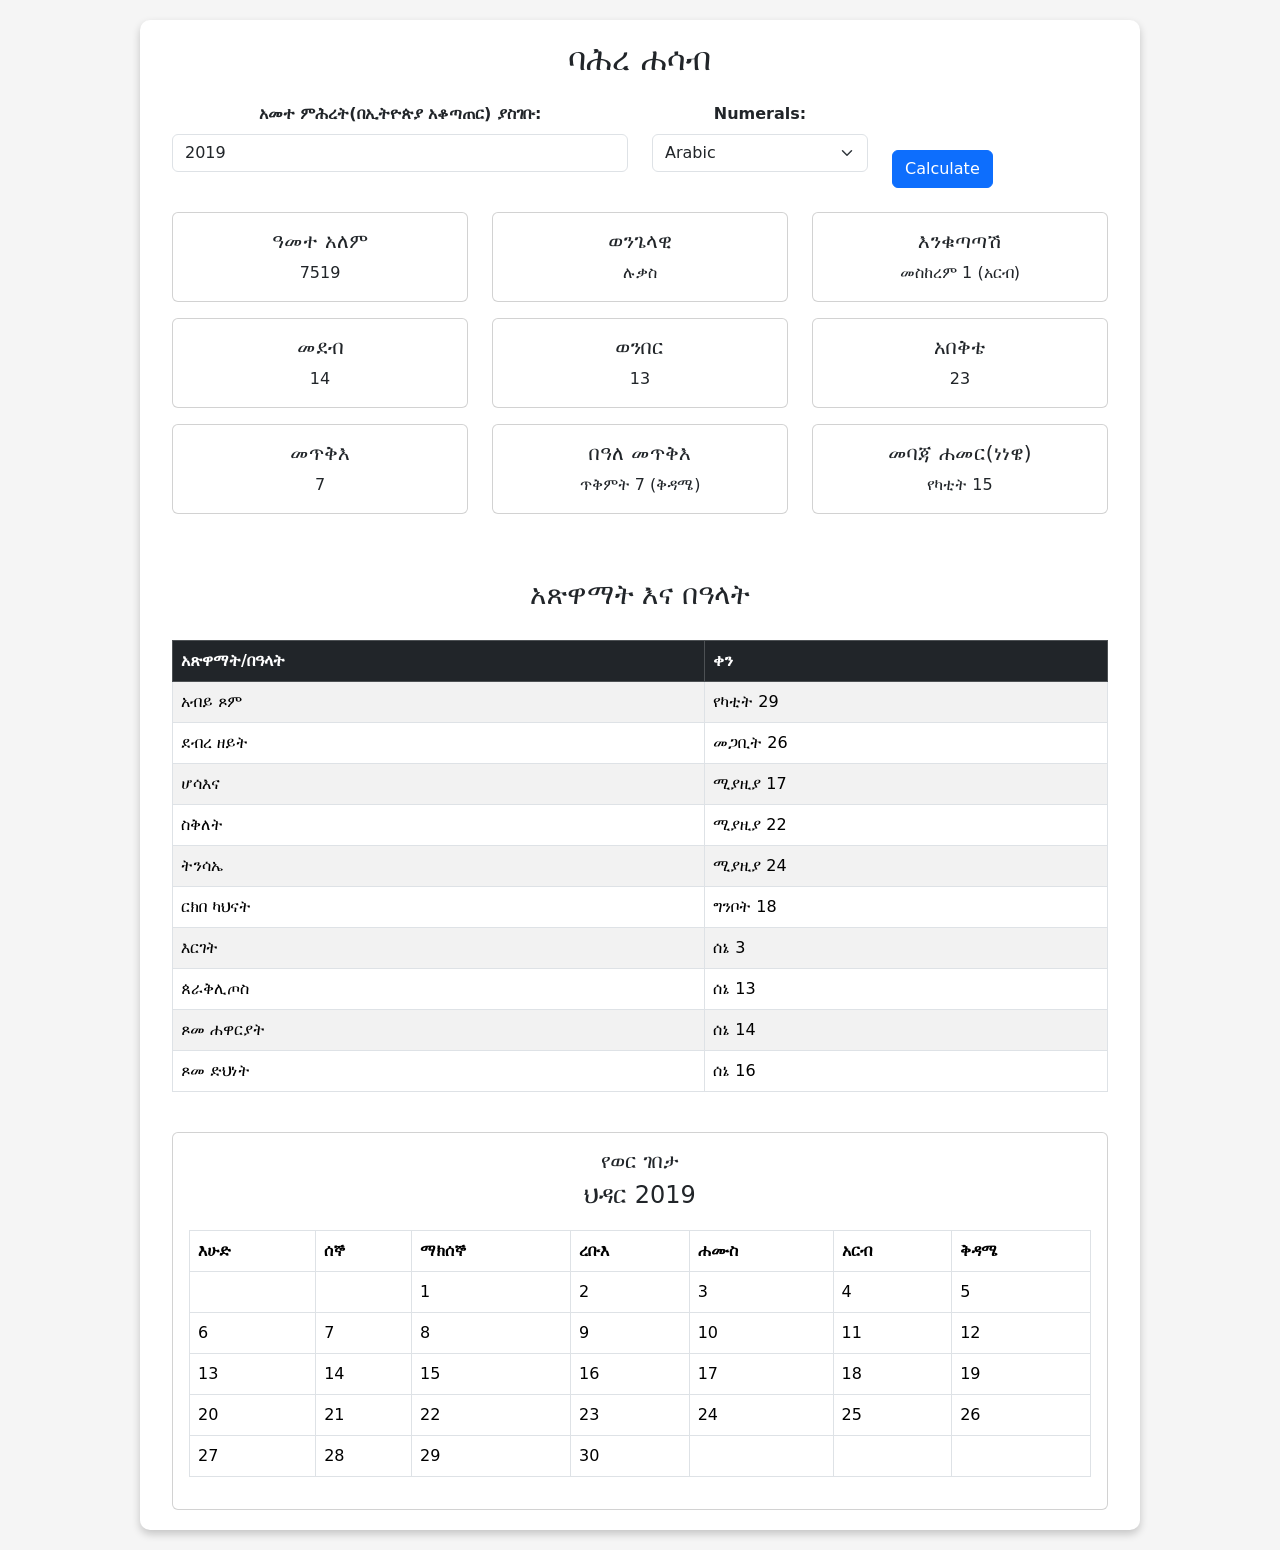
==== index.html @ 4af6549a "Wrap calendar in card layout" ====
<!DOCTYPE html>
<html lang="en">
<head>
    <meta charset="UTF-8">
    <meta name="viewport" content="width=device-width, initial-scale=1.0">
    <title>ባሕረ ሃሳብ</title>
    
    <!-- Bootstrap CSS -->
    <link href="https://cdn.jsdelivr.net/npm/bootstrap@5.3.0-alpha1/dist/css/bootstrap.min.css" rel="stylesheet">

    <style>
        body {
            background-color: #f5f5f5;
        }
        .content-wrapper {
            background-color: white;
            padding: 20px;
            border-radius: 10px;
            box-shadow: 0 4px 8px rgba(0, 0, 0, 0.2);
            max-width: 1000px;
            margin: 20px auto;
        }
        .form-label {
            font-weight: bold;
        }
        table {
            margin-top: 20px;
            width: 100%;
        }
        th, td {
            padding: 15px;
            text-align: left;
        }
        .table-striped tbody tr:nth-of-type(odd) {
            background-color: rgba(0, 0, 0, 0.05);
        }
        .current-day {
            background-color: #f8d7da;
            color: red;
        }
    </style>
</head>
<body>

<div class="content-wrapper">
    <div class="container text-center">
        <h2 class="mb-4">ባሕረ ሐሳብ</h2>

        <div class="row justify-content-center">
            <div class="col-md-6">
                <label for="ethiopianYear" class="form-label">አመተ ምሕረት(በኢትዮጵያ አቆጣጠር) ያስገቡ:</label>
                <input type="number" id="ethiopianYear" class="form-control mb-3" />
            </div>
            <div class="col-md-3">
                <label for="numeralSystem" class="form-label">Numerals:</label>
                <select id="numeralSystem" class="form-select mb-3">
                    <option value="arabic">Arabic</option>
                    <option value="geez">Geez</option>
                </select>
            </div>
            <div class="col-md-3 d-flex align-items-end">
                <button class="btn btn-primary" onclick="calculateCalendar()">Calculate</button>
            </div>
        </div>

        <div class="row mt-4" id="resultCards">
            <div class="col-sm-6 col-lg-4 mb-3">
                <div class="card h-100">
                    <div class="card-body">
                        <h5 class="card-title">ዓመተ አለም</h5>
                        <p class="card-text" id="ameteAlem"></p>
                    </div>
                </div>
            </div>
            <div class="col-sm-6 col-lg-4 mb-3">
                <div class="card h-100">
                    <div class="card-body">
                        <h5 class="card-title">ወንጌላዊ</h5>
                        <p class="card-text" id="wengelawi"></p>
                    </div>
                </div>
            </div>
            <div class="col-sm-6 col-lg-4 mb-3">
                <div class="card h-100">
                    <div class="card-body">
                        <h5 class="card-title">እንቁጣጣሽ</h5>
                        <p class="card-text" id="tinteQemer"></p>
                    </div>
                </div>
            </div>
            <div class="col-sm-6 col-lg-4 mb-3">
                <div class="card h-100">
                    <div class="card-body">
                        <h5 class="card-title">መደብ</h5>
                        <p class="card-text" id="medeb"></p>
                    </div>
                </div>
            </div>
            <div class="col-sm-6 col-lg-4 mb-3">
                <div class="card h-100">
                    <div class="card-body">
                        <h5 class="card-title">ወንበር</h5>
                        <p class="card-text" id="wenber"></p>
                    </div>
                </div>
            </div>
            <div class="col-sm-6 col-lg-4 mb-3">
                <div class="card h-100">
                    <div class="card-body">
                        <h5 class="card-title">አበቅቴ</h5>
                        <p class="card-text" id="abektie"></p>
                    </div>
                </div>
            </div>
            <div class="col-sm-6 col-lg-4 mb-3">
                <div class="card h-100">
                    <div class="card-body">
                        <h5 class="card-title">መጥቅእ</h5>
                        <p class="card-text" id="metqi"></p>
                    </div>
                </div>
            </div>
            <div class="col-sm-6 col-lg-4 mb-3">
                <div class="card h-100">
                    <div class="card-body">
                        <h5 class="card-title">በዓለ መጥቅእ</h5>
                        <p class="card-text" id="bealeMetqi"></p>
                    </div>
                </div>
            </div>
            <div class="col-sm-6 col-lg-4 mb-3">
                <div class="card h-100">
                    <div class="card-body">
                        <h5 class="card-title">መባጃ ሐመር(ነነዌ)</h5>
                        <p class="card-text" id="mebajaHamer"></p>
                    </div>
                </div>
            </div>
        </div>

        <h3 class="mt-5">አጽዋማት እና በዓላት</h3>
        <div class="table-responsive">
            <table class="table table-bordered table-striped table-hover">
                <thead class="table-dark">
                    <tr>
                        <th>አጽዋማት/በዓላት</th>
                        <th>ቀን</th>
                    </tr>
                </thead>
                <tbody id="fastingTable">
                    <!-- Fasting days will be dynamically inserted here -->
                </tbody>
            </table>
        </div>
        <div class="row mt-4">
            <div class="col-12">
                <div class="card h-100">
                    <div class="card-body">
                        <h5 class="card-title">የወር ገበታ</h5>
                        <div id="ethiopian-calendar" class="table-responsive"></div>
                    </div>
                </div>
            </div>
        </div>
    </div>
</div>

<!-- Bootstrap JS and Popper.js -->
<script src="https://cdn.jsdelivr.net/npm/@popperjs/core@2.11.6/dist/umd/popper.min.js"></script>
<script src="https://cdn.jsdelivr.net/npm/bootstrap@5.3.0-alpha1/dist/js/bootstrap.min.js"></script>

<script src="script.js"></script>

</body>
</html>
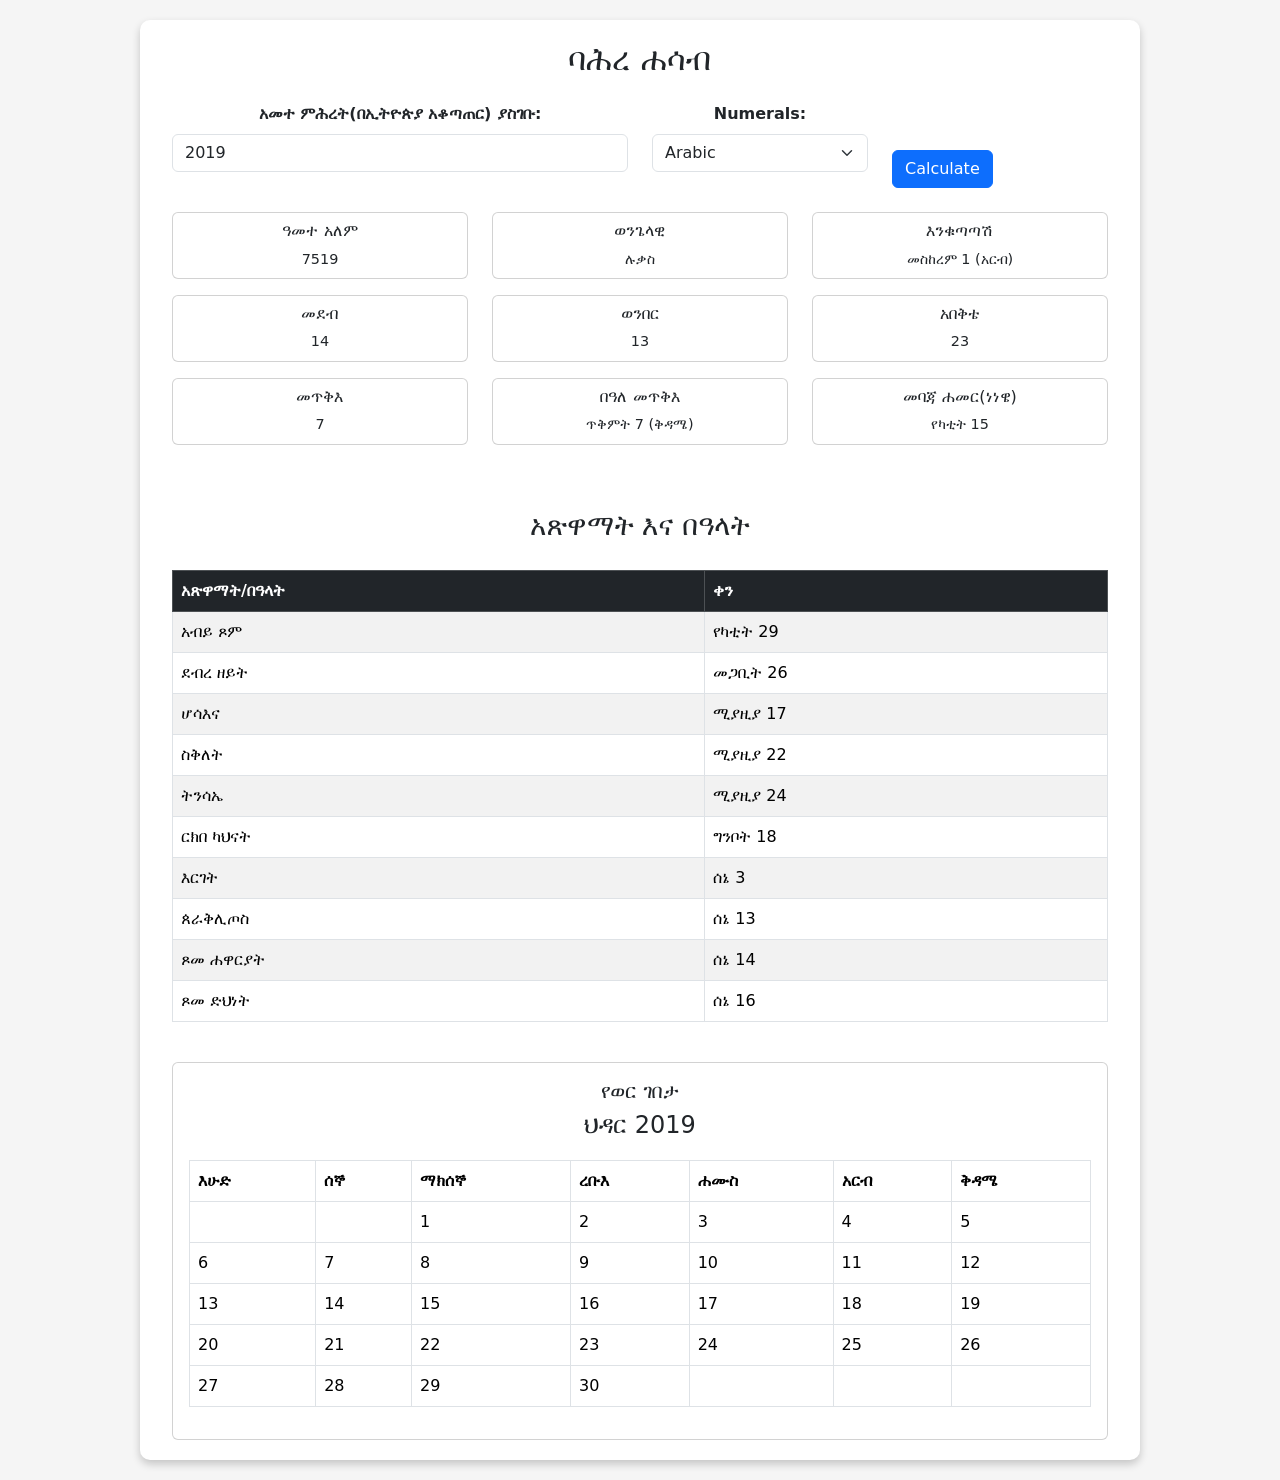
==== commit afb9c5f7: "Reduce card height" ====
--- a/index.html
+++ b/index.html
@@ -38,6 +38,15 @@
             background-color: #f8d7da;
             color: red;
         }
+        .small-card .card-body {
+            padding: 0.5rem;
+        }
+        .small-card .card-title {
+            font-size: 1rem;
+        }
+        .small-card .card-text {
+            font-size: 0.9rem;
+        }
     </style>
 </head>
 <body>
@@ -65,7 +74,7 @@
 
         <div class="row mt-4" id="resultCards">
             <div class="col-sm-6 col-lg-4 mb-3">
-                <div class="card h-100">
+                <div class="card small-card">
                     <div class="card-body">
                         <h5 class="card-title">ዓመተ አለም</h5>
                         <p class="card-text" id="ameteAlem"></p>
@@ -73,7 +82,7 @@
                 </div>
             </div>
             <div class="col-sm-6 col-lg-4 mb-3">
-                <div class="card h-100">
+                <div class="card small-card">
                     <div class="card-body">
                         <h5 class="card-title">ወንጌላዊ</h5>
                         <p class="card-text" id="wengelawi"></p>
@@ -81,7 +90,7 @@
                 </div>
             </div>
             <div class="col-sm-6 col-lg-4 mb-3">
-                <div class="card h-100">
+                <div class="card small-card">
                     <div class="card-body">
                         <h5 class="card-title">እንቁጣጣሽ</h5>
                         <p class="card-text" id="tinteQemer"></p>
@@ -89,7 +98,7 @@
                 </div>
             </div>
             <div class="col-sm-6 col-lg-4 mb-3">
-                <div class="card h-100">
+                <div class="card small-card">
                     <div class="card-body">
                         <h5 class="card-title">መደብ</h5>
                         <p class="card-text" id="medeb"></p>
@@ -97,7 +106,7 @@
                 </div>
             </div>
             <div class="col-sm-6 col-lg-4 mb-3">
-                <div class="card h-100">
+                <div class="card small-card">
                     <div class="card-body">
                         <h5 class="card-title">ወንበር</h5>
                         <p class="card-text" id="wenber"></p>
@@ -105,7 +114,7 @@
                 </div>
             </div>
             <div class="col-sm-6 col-lg-4 mb-3">
-                <div class="card h-100">
+                <div class="card small-card">
                     <div class="card-body">
                         <h5 class="card-title">አበቅቴ</h5>
                         <p class="card-text" id="abektie"></p>
@@ -113,7 +122,7 @@
                 </div>
             </div>
             <div class="col-sm-6 col-lg-4 mb-3">
-                <div class="card h-100">
+                <div class="card small-card">
                     <div class="card-body">
                         <h5 class="card-title">መጥቅእ</h5>
                         <p class="card-text" id="metqi"></p>
@@ -121,7 +130,7 @@
                 </div>
             </div>
             <div class="col-sm-6 col-lg-4 mb-3">
-                <div class="card h-100">
+                <div class="card small-card">
                     <div class="card-body">
                         <h5 class="card-title">በዓለ መጥቅእ</h5>
                         <p class="card-text" id="bealeMetqi"></p>
@@ -129,7 +138,7 @@
                 </div>
             </div>
             <div class="col-sm-6 col-lg-4 mb-3">
-                <div class="card h-100">
+                <div class="card small-card">
                     <div class="card-body">
                         <h5 class="card-title">መባጃ ሐመር(ነነዌ)</h5>
                         <p class="card-text" id="mebajaHamer"></p>
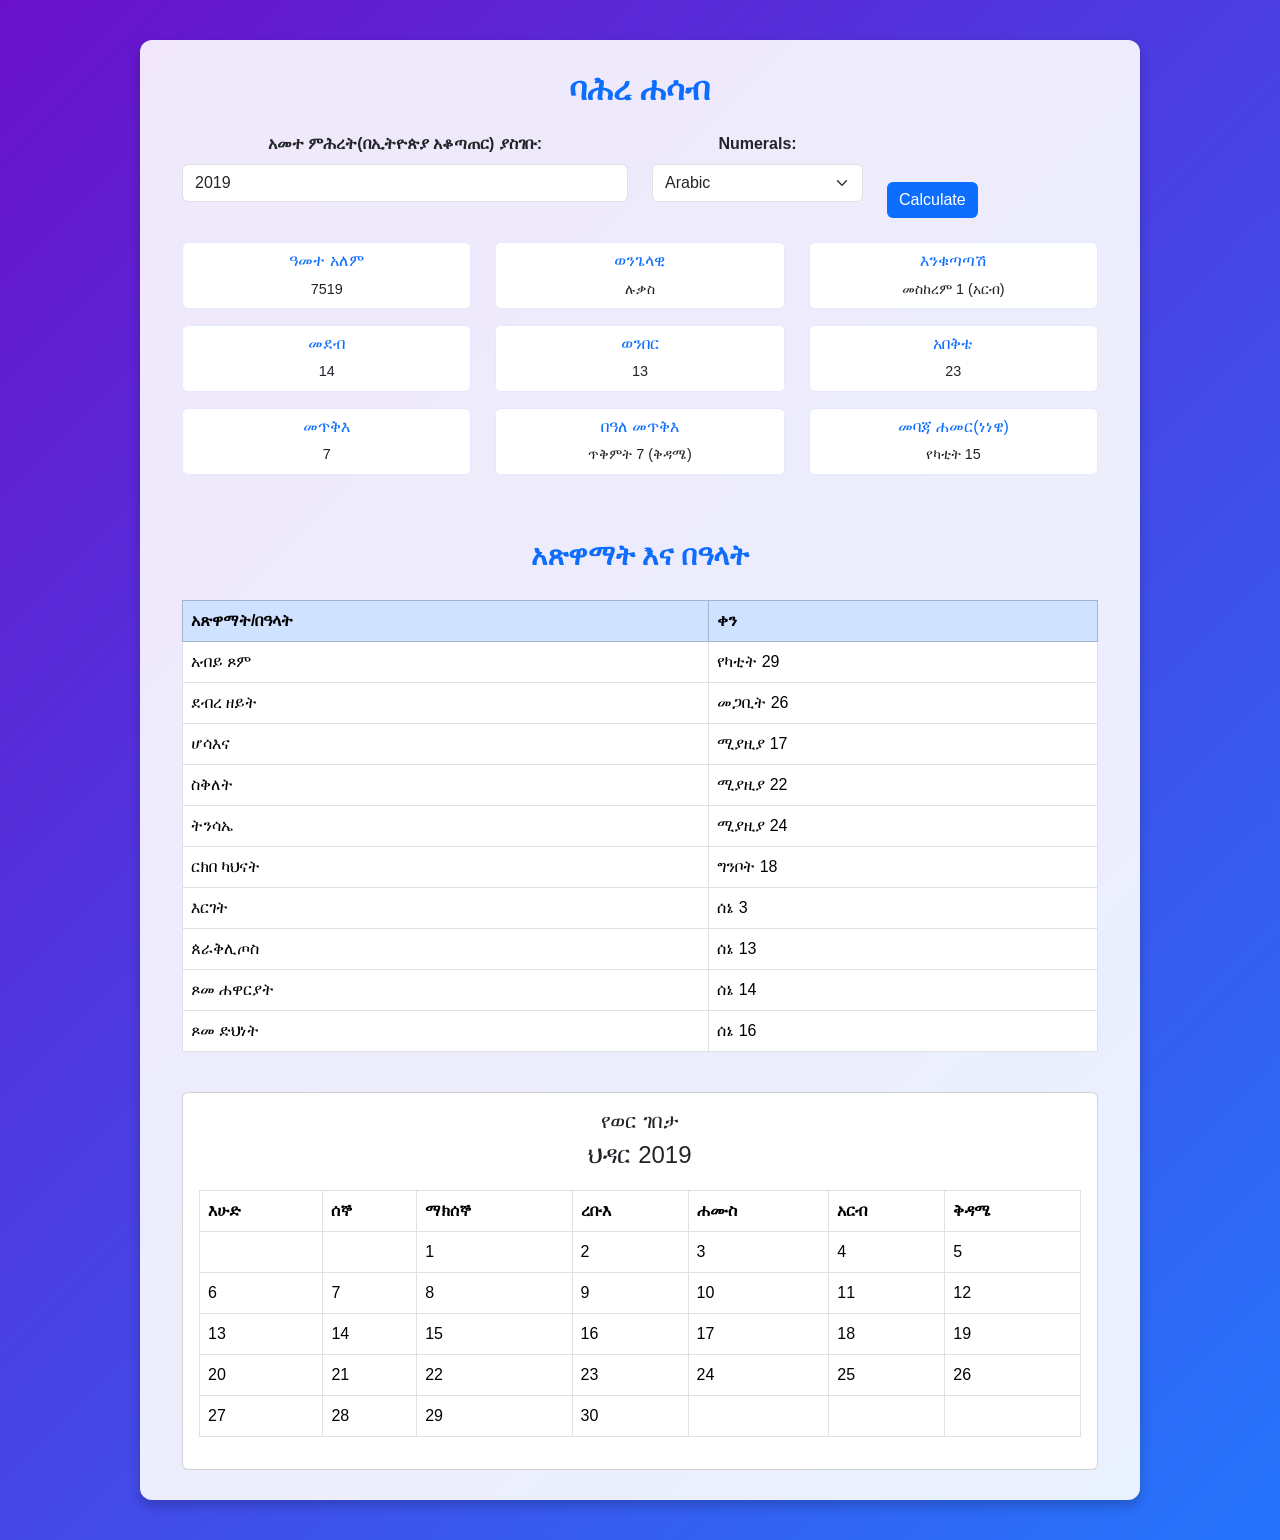
==== commit d4850097: "Add blue themed styling" ====
--- a/index.html
+++ b/index.html
@@ -10,15 +10,17 @@
 
     <style>
         body {
-            background-color: #f5f5f5;
+            background: linear-gradient(135deg, #6a11cb, #2575fc);
+            min-height: 100vh;
+            font-family: Arial, Helvetica, sans-serif;
         }
         .content-wrapper {
-            background-color: white;
-            padding: 20px;
-            border-radius: 10px;
-            box-shadow: 0 4px 8px rgba(0, 0, 0, 0.2);
+            background-color: rgba(255, 255, 255, 0.9);
+            padding: 30px;
+            border-radius: 12px;
+            box-shadow: 0 6px 12px rgba(0, 0, 0, 0.2);
             max-width: 1000px;
-            margin: 20px auto;
+            margin: 40px auto;
         }
         .form-label {
             font-weight: bold;
@@ -35,17 +37,36 @@
             background-color: rgba(0, 0, 0, 0.05);
         }
         .current-day {
-            background-color: #f8d7da;
-            color: red;
+            background-color: #bee3f8;
+            color: #0d6efd;
         }
         .small-card .card-body {
             padding: 0.5rem;
         }
+        .small-card {
+            border: 1px solid #e1eaff;
+        }
         .small-card .card-title {
             font-size: 1rem;
+            color: #0d6efd;
         }
         .small-card .card-text {
             font-size: 0.9rem;
+        }
+        h2 {
+            color: #0d6efd;
+            font-weight: 700;
+        }
+        h3 {
+            color: #0d6efd;
+            font-weight: 600;
+        }
+        .btn-primary {
+            background-color: #0d6efd;
+            border: none;
+        }
+        .btn-primary:hover {
+            background-color: #0b5ed7;
         }
     </style>
 </head>
@@ -149,8 +170,8 @@
 
         <h3 class="mt-5">አጽዋማት እና በዓላት</h3>
         <div class="table-responsive">
-            <table class="table table-bordered table-striped table-hover">
-                <thead class="table-dark">
+            <table class="table table-bordered table-hover">
+                <thead class="table-primary">
                     <tr>
                         <th>አጽዋማት/በዓላት</th>
                         <th>ቀን</th>
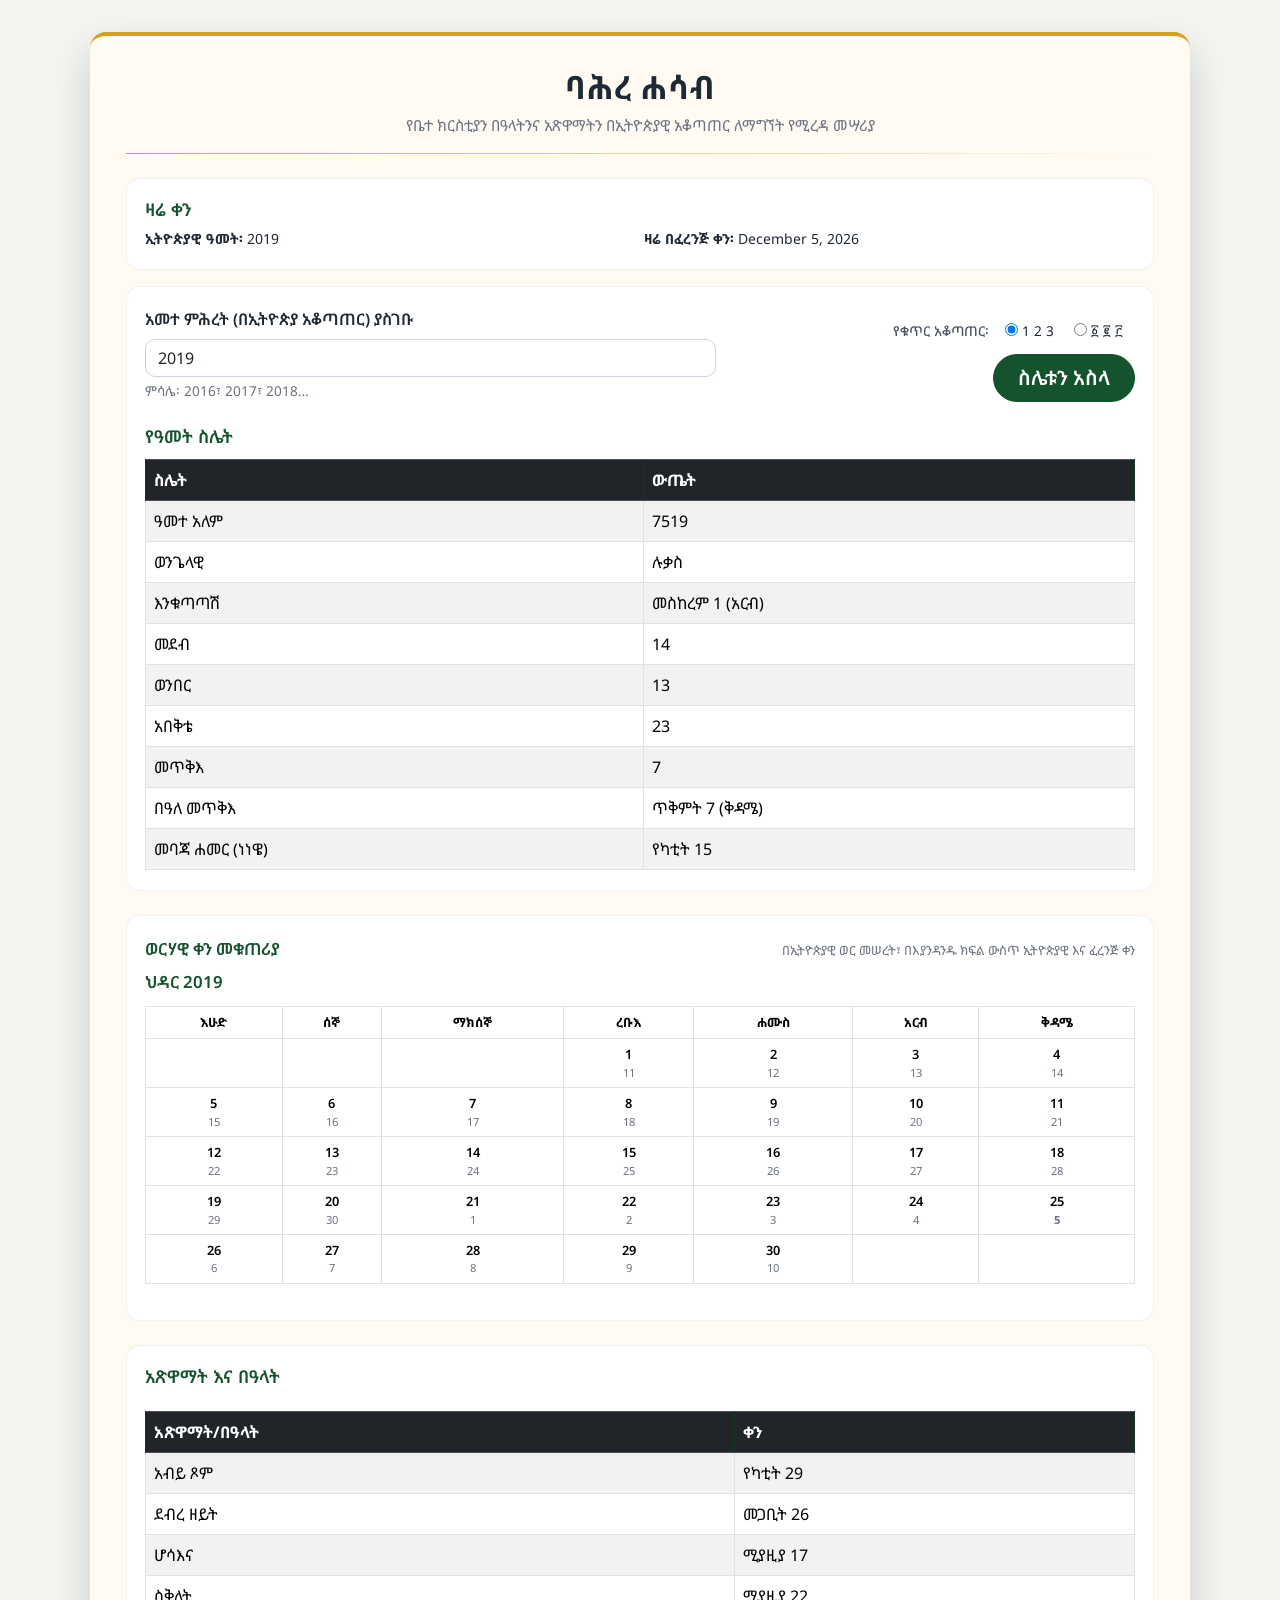
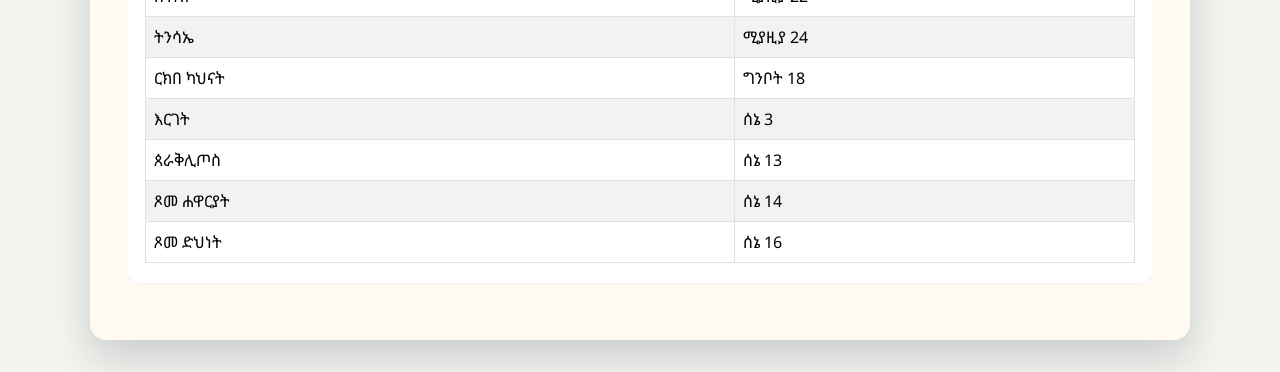
==== commit 49fe74a4: "Better looking changes" ====
--- a/index.html
+++ b/index.html
@@ -8,188 +8,287 @@
     <!-- Bootstrap CSS -->
     <link href="https://cdn.jsdelivr.net/npm/bootstrap@5.3.0-alpha1/dist/css/bootstrap.min.css" rel="stylesheet">
 
+    <!-- Font for Amharic & Latin (sans-serif) -->
+    <link rel="preconnect" href="https://fonts.googleapis.com">
+    <link rel="preconnect" href="https://fonts.gstatic.com" crossorigin>
+    <link href="https://fonts.googleapis.com/css2?family=Noto+Sans+Ethiopic:wght@400;600;700&display=swap" rel="stylesheet">
+
     <style>
         body {
-            background: linear-gradient(135deg, #6a11cb, #2575fc);
-            min-height: 100vh;
-            font-family: Arial, Helvetica, sans-serif;
+            background-color: #f4f5f0;
+            font-family: 'Noto Sans Ethiopic', system-ui, -apple-system, BlinkMacSystemFont, 'Segoe UI', sans-serif;
+            color: #1f2933;
         }
         .content-wrapper {
-            background-color: rgba(255, 255, 255, 0.9);
-            padding: 30px;
-            border-radius: 12px;
-            box-shadow: 0 6px 12px rgba(0, 0, 0, 0.2);
-            max-width: 1000px;
-            margin: 40px auto;
+            background-color: #fffaf2;
+            padding: 32px 24px;
+            border-radius: 16px;
+            box-shadow: 0 18px 40px rgba(15, 23, 42, 0.18);
+            max-width: 1100px;
+            margin: 32px auto;
+            border-top: 4px solid #d4a017;
+        }
+        .app-header {
+            margin-bottom: 24px;
+        }
+        .app-title {
+            font-weight: 700;
+            letter-spacing: 0.03em;
+        }
+        .app-subtitle {
+            font-size: 0.95rem;
+            color: #6b7280;
+        }
+        .header-divider {
+            height: 1px;
+            background: linear-gradient(to right, rgba(212, 160, 23, 0.9), transparent);
+            margin-top: 16px;
+        }
+        .section-card {
+            background-color: #ffffff;
+            border-radius: 14px;
+            border: 1px solid rgba(15, 23, 42, 0.05);
+            padding: 20px 18px;
+            margin-bottom: 24px;
+        }
+        .numeral-toggle-label {
+            font-size: 0.85rem;
+            color: #4b5563;
+            font-weight: 500;
+        }
+        .numeral-toggle-option {
+            font-size: 0.85rem;
+            margin-left: 4px;
+            margin-right: 12px;
+        }
+        .section-title {
+            font-size: 1.1rem;
+            font-weight: 600;
+            color: #14532d;
+            margin-bottom: 12px;
         }
         .form-label {
-            font-weight: bold;
+            font-weight: 600;
+        }
+        .form-text {
+            font-size: 0.85rem;
+            color: #6b7280;
+        }
+        .form-control {
+            border-radius: 10px;
+            border-color: #cbd5e1;
+        }
+        .form-control:focus {
+            border-color: #14532d;
+            box-shadow: 0 0 0 0.15rem rgba(20, 83, 45, 0.25);
+        }
+        .btn-primary {
+            background-color: #14532d;
+            border-color: #14532d;
+            border-radius: 999px;
+            padding-inline: 24px;
+            font-weight: 600;
+        }
+        .btn-primary:hover,
+        .btn-primary:focus {
+            background-color: #0f3b21;
+            border-color: #0f3b21;
         }
         table {
-            margin-top: 20px;
+            margin-top: 12px;
             width: 100%;
         }
         th, td {
-            padding: 15px;
+            padding: 12px 14px;
             text-align: left;
+            vertical-align: middle;
+        }
+        .table thead.table-dark {
+            background-color: #14532d;
+        }
+        .table thead.table-dark th {
+            border-color: #0f3b21;
         }
         .table-striped tbody tr:nth-of-type(odd) {
-            background-color: rgba(0, 0, 0, 0.05);
-        }
-        .current-day {
-            background-color: #bee3f8;
-            color: #0d6efd;
-        }
-        .small-card .card-body {
-            padding: 0.5rem;
-        }
-        .small-card {
-            border: 1px solid #e1eaff;
-        }
-        .small-card .card-title {
-            font-size: 1rem;
-            color: #0d6efd;
-        }
-        .small-card .card-text {
-            font-size: 0.9rem;
-        }
-        h2 {
-            color: #0d6efd;
+            background-color: rgba(20, 83, 45, 0.03);
+        }
+        .table-hover tbody tr:hover {
+            background-color: rgba(20, 83, 45, 0.06);
+        }
+        .calendar-eth-header {
+            display: flex;
+            justify-content: space-between;
+            align-items: baseline;
+            margin-bottom: 8px;
+        }
+        .calendar-eth-title {
+            font-size: 1.05rem;
+            font-weight: 600;
+            color: #14532d;
+        }
+        .calendar-eth-subtitle {
+            font-size: 0.8rem;
+            color: #6b7280;
+        }
+        .calendar-eth-table th,
+        .calendar-eth-table td {
+            text-align: center;
+            font-size: 0.8rem;
+            padding: 6px 4px;
+        }
+        .calendar-eth-day-eth {
+            display: block;
+            font-weight: 600;
+        }
+        .calendar-eth-day-greg {
+            display: block;
+            font-size: 0.7rem;
+            color: #6b7280;
+        }
+        .calendar-eth-current-day {
+            background-color: rgba(20, 83, 45, 0.12);
+            border-radius: 6px;
             font-weight: 700;
-        }
-        h3 {
-            color: #0d6efd;
-            font-weight: 600;
-        }
-        .btn-primary {
-            background-color: #0d6efd;
-            border: none;
-        }
-        .btn-primary:hover {
-            background-color: #0b5ed7;
+            color: #b91c1c;
+        }
+        .fade-in-soft {
+            animation: fadeInUpSoft 420ms ease-out;
+        }
+        @keyframes fadeInUpSoft {
+            from {
+                opacity: 0;
+                transform: translateY(4px);
+            }
+            to {
+                opacity: 1;
+                transform: translateY(0);
+            }
+        }
+        @media (max-width: 576px) {
+            .content-wrapper {
+                padding: 24px 16px;
+                margin: 16px;
+            }
         }
     </style>
 </head>
 <body>
 
 <div class="content-wrapper">
-    <div class="container text-center">
-        <h2 class="mb-4">ባሕረ ሐሳብ</h2>
-
-        <div class="row justify-content-center">
-            <div class="col-md-6">
-                <label for="ethiopianYear" class="form-label">አመተ ምሕረት(በኢትዮጵያ አቆጣጠር) ያስገቡ:</label>
-                <input type="number" id="ethiopianYear" class="form-control mb-3" />
-            </div>
-            <div class="col-md-3">
-                <label for="numeralSystem" class="form-label">Numerals:</label>
-                <select id="numeralSystem" class="form-select mb-3">
-                    <option value="arabic">Arabic</option>
-                    <option value="geez">Geez</option>
-                </select>
-            </div>
-            <div class="col-md-3 d-flex align-items-end">
-                <button class="btn btn-primary" onclick="calculateCalendar()">Calculate</button>
-            </div>
-        </div>
-
-        <div class="row mt-4" id="resultCards">
-            <div class="col-sm-6 col-lg-4 mb-3">
-                <div class="card small-card">
-                    <div class="card-body">
-                        <h5 class="card-title">ዓመተ አለም</h5>
-                        <p class="card-text" id="ameteAlem"></p>
+    <div class="container">
+        <div class="app-header text-center">
+            <h2 class="mb-2 app-title">ባሕረ ሐሳብ</h2>
+            <p class="app-subtitle mb-0">የቤተ ክርስቲያን በዓላትንና አጽዋማትን በኢትዮጵያዊ አቆጣጠር ለማግኘት የሚረዳ መሣሪያ</p>
+            <div class="header-divider"></div>
+        </div>
+
+        <div class="section-card mb-3">
+            <h3 class="section-title mb-2">ዛሬ ቀን</h3>
+            <div class="row g-2 small">
+                <div class="col-md-6">
+                    <div><strong>ኢትዮጵያዊ ዓመት፡</strong> <span id="currentEthiopianYearDisplay"></span></div>
+                </div>
+                <div class="col-md-6">
+                    <div><strong>ዛሬ በፈረንጅ ቀን፡</strong> <span id="currentGregorianDateDisplay"></span></div>
+                </div>
+            </div>
+        </div>
+
+        <div class="section-card">
+            <div class="row align-items-end g-3">
+                <div class="col-md-7">
+                    <label for="ethiopianYear" class="form-label">አመተ ምሕረት (በኢትዮጵያ አቆጣጠር) ያስገቡ</label>
+                    <input type="number" id="ethiopianYear" class="form-control mb-1" />
+                    <div class="form-text">ምሳሌ፡ 2016፣ 2017፣ 2018…</div>
+                </div>
+                <div class="col-md-5 text-md-end">
+                    <div class="mb-2 text-md-end text-start">
+                        <span class="numeral-toggle-label me-2">የቁጥር አቆጣጠር፡</span>
+                        <label class="numeral-toggle-option">
+                            <input type="radio" name="numeralSystem" value="arabic" checked> 1 2 3
+                        </label>
+                        <label class="numeral-toggle-option">
+                            <input type="radio" name="numeralSystem" value="geez"> ፩ ፪ ፫
+                        </label>
                     </div>
+                    <button class="btn btn-primary btn-lg mt-1" onclick="calculateCalendar()">ስሌቱን አስላ</button>
                 </div>
             </div>
-            <div class="col-sm-6 col-lg-4 mb-3">
-                <div class="card small-card">
-                    <div class="card-body">
-                        <h5 class="card-title">ወንጌላዊ</h5>
-                        <p class="card-text" id="wengelawi"></p>
-                    </div>
-                </div>
-            </div>
-            <div class="col-sm-6 col-lg-4 mb-3">
-                <div class="card small-card">
-                    <div class="card-body">
-                        <h5 class="card-title">እንቁጣጣሽ</h5>
-                        <p class="card-text" id="tinteQemer"></p>
-                    </div>
-                </div>
-            </div>
-            <div class="col-sm-6 col-lg-4 mb-3">
-                <div class="card small-card">
-                    <div class="card-body">
-                        <h5 class="card-title">መደብ</h5>
-                        <p class="card-text" id="medeb"></p>
-                    </div>
-                </div>
-            </div>
-            <div class="col-sm-6 col-lg-4 mb-3">
-                <div class="card small-card">
-                    <div class="card-body">
-                        <h5 class="card-title">ወንበር</h5>
-                        <p class="card-text" id="wenber"></p>
-                    </div>
-                </div>
-            </div>
-            <div class="col-sm-6 col-lg-4 mb-3">
-                <div class="card small-card">
-                    <div class="card-body">
-                        <h5 class="card-title">አበቅቴ</h5>
-                        <p class="card-text" id="abektie"></p>
-                    </div>
-                </div>
-            </div>
-            <div class="col-sm-6 col-lg-4 mb-3">
-                <div class="card small-card">
-                    <div class="card-body">
-                        <h5 class="card-title">መጥቅእ</h5>
-                        <p class="card-text" id="metqi"></p>
-                    </div>
-                </div>
-            </div>
-            <div class="col-sm-6 col-lg-4 mb-3">
-                <div class="card small-card">
-                    <div class="card-body">
-                        <h5 class="card-title">በዓለ መጥቅእ</h5>
-                        <p class="card-text" id="bealeMetqi"></p>
-                    </div>
-                </div>
-            </div>
-            <div class="col-sm-6 col-lg-4 mb-3">
-                <div class="card small-card">
-                    <div class="card-body">
-                        <h5 class="card-title">መባጃ ሐመር(ነነዌ)</h5>
-                        <p class="card-text" id="mebajaHamer"></p>
-                    </div>
-                </div>
-            </div>
-        </div>
-
-        <h3 class="mt-5">አጽዋማት እና በዓላት</h3>
-        <div class="table-responsive">
-            <table class="table table-bordered table-hover">
-                <thead class="table-primary">
-                    <tr>
-                        <th>አጽዋማት/በዓላት</th>
-                        <th>ቀን</th>
+
+            <div class="table-responsive mt-4">
+                <h3 class="section-title">የዓመት ስሌት</h3>
+                <table class="table table-bordered table-striped table-hover mb-0">
+                    <thead class="table-dark">
+                        <tr>
+                            <th>ስሌት</th>
+                            <th>ውጤት</th>
+                        </tr>
+                    </thead>
+                    <tbody id="resultTable">
+                        <tr>
+                            <td>ዓመተ አለም</td>
+                            <td id="ameteAlem"></td>
+                        </tr>
+                        <tr>
+                            <td>ወንጌላዊ</td>
+                            <td id="wengelawi"></td>
+                        </tr>
+                        <tr>
+                            <td>እንቁጣጣሽ</td>
+                            <td id="tinteQemer"></td>
+                        </tr>
+                        <tr>
+                            <td>መደብ</td>
+                            <td id="medeb"></td>
+                        </tr>
+                        <tr>
+                            <td>ወንበር</td>
+                            <td id="wenber"></td>
+                        </tr>
+                        <tr>
+                            <td>አበቅቴ</td>
+                            <td id="abektie"></td>
+                        </tr>
+                        <tr>
+                            <td>መጥቅእ</td>
+                            <td id="metqi"></td>
+                        </tr>
+                        <tr>
+                            <td>በዓለ መጥቅእ</td>
+                            <td id="bealeMetqi"></td>
+                        </tr>
+                        <tr>
+                            <td>መባጃ ሐመር (ነነዌ)</td>
+                            <td id="mebajaHamer"></td>
+                        </tr>
+                    </tbody>
+                </table>
+            </div>
+        </div>
+
+        <div class="section-card mt-3">
+            <div class="calendar-eth-header">
+                <div class="calendar-eth-title">ወርሃዊ ቀን መቁጠሪያ</div>
+                <div class="calendar-eth-subtitle">በኢትዮጵያዊ ወር መሠረት፣ በእያንዳንዱ ክፍል ውስጥ ኢትዮጵያዊ እና ፈረንጅ ቀን</div>
+            </div>
+            <div id="ethiopian-calendar"></div>
+        </div>
+
+        <div class="section-card mt-3">
+            <h3 class="section-title">አጽዋማት እና በዓላት</h3>
+            <div class="table-responsive">
+                <table class="table table-bordered table-striped table-hover mb-0">
+                    <thead class="table-dark">
+                        <tr>
+                            <th>አጽዋማት/በዓላት</th>
+                            <th>ቀን</th>
+                        </tr>
                     </tr>
-                </thead>
-                <tbody id="fastingTable">
-                    <!-- Fasting days will be dynamically inserted here -->
-                </tbody>
-            </table>
-        </div>
-        <div class="row mt-4">
-            <div class="col-12">
-                <div class="card h-100">
-                    <div class="card-body">
-                        <h5 class="card-title">የወር ገበታ</h5>
-                        <div id="ethiopian-calendar" class="table-responsive"></div>
-                    </div>
-                </div>
+                    </thead>
+                    <tbody id="fastingTable">
+                        <!-- Fasting days will be dynamically inserted here -->
+                    </tbody>
+                </table>
             </div>
         </div>
     </div>
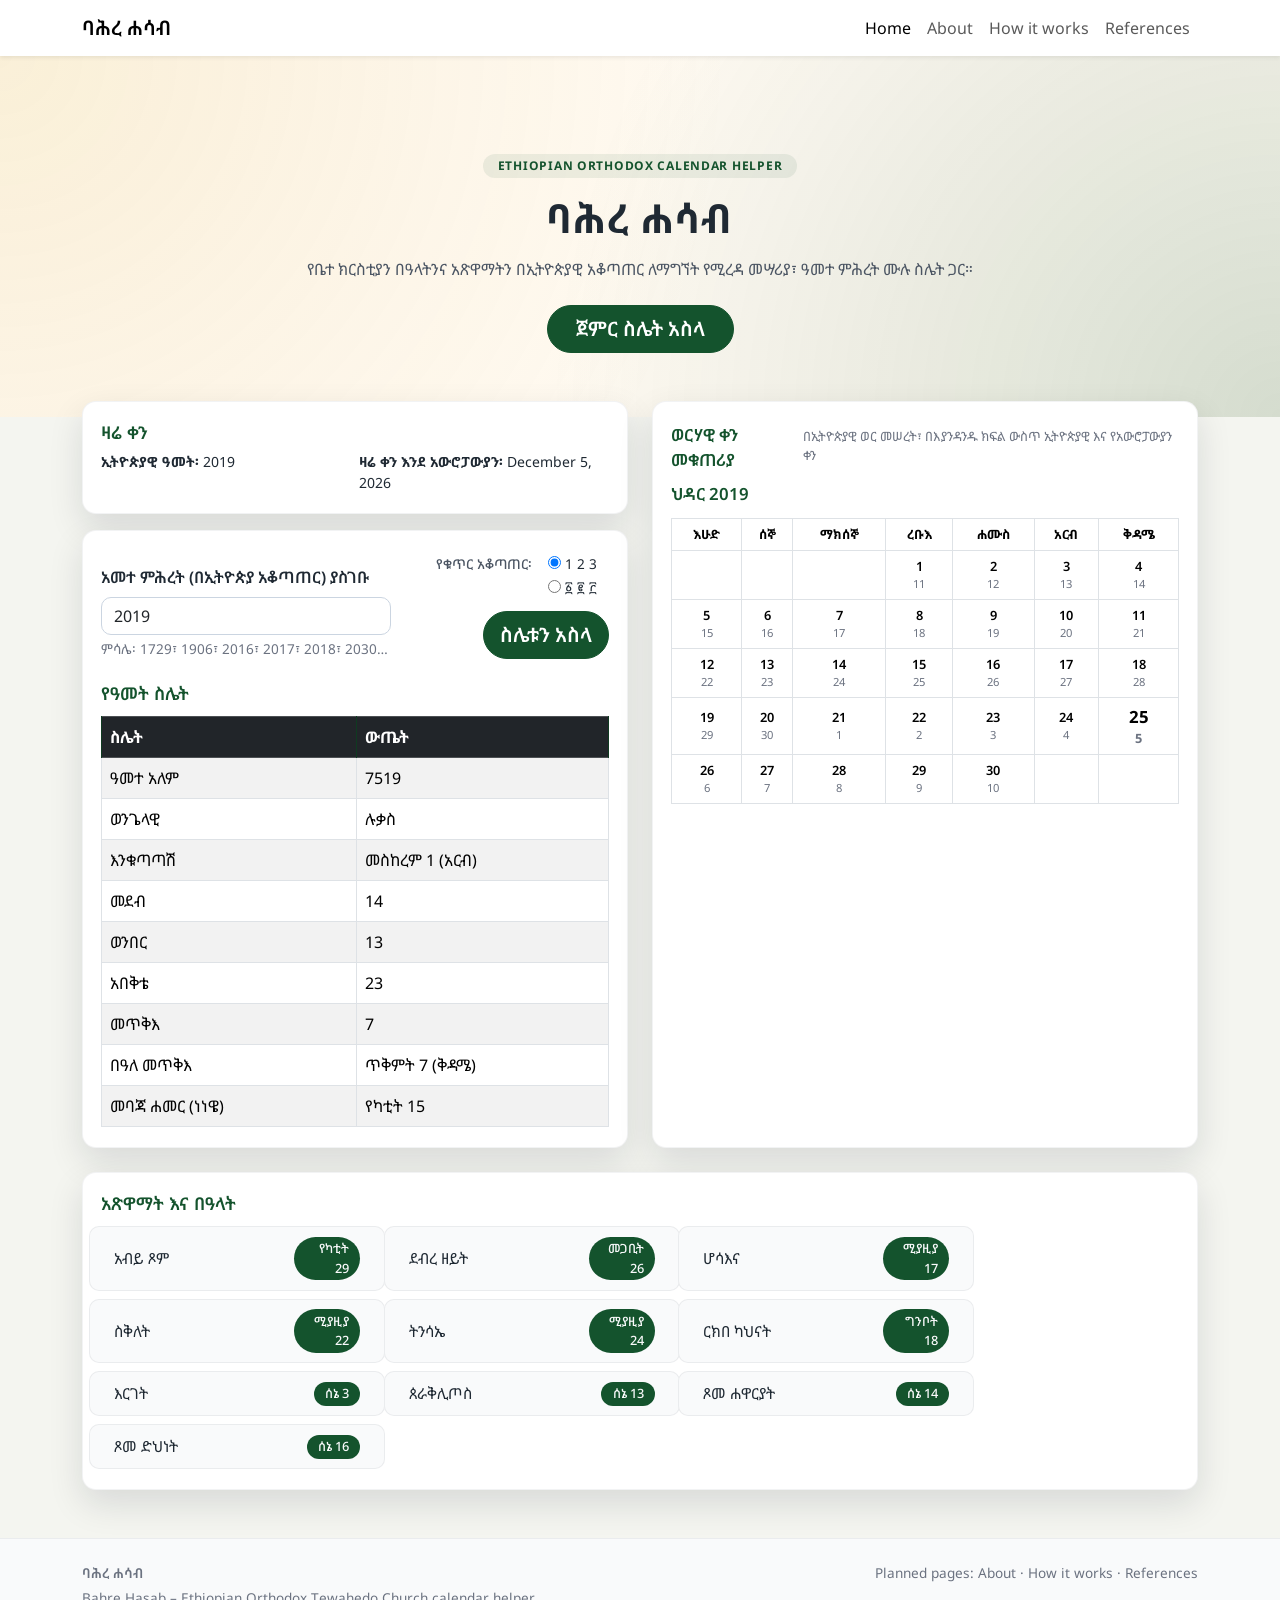
==== commit 791b2083: "Improvement over the previous version" ====
--- a/index.html
+++ b/index.html
@@ -13,292 +13,193 @@
     <link rel="preconnect" href="https://fonts.gstatic.com" crossorigin>
     <link href="https://fonts.googleapis.com/css2?family=Noto+Sans+Ethiopic:wght@400;600;700&display=swap" rel="stylesheet">
 
-    <style>
-        body {
-            background-color: #f4f5f0;
-            font-family: 'Noto Sans Ethiopic', system-ui, -apple-system, BlinkMacSystemFont, 'Segoe UI', sans-serif;
-            color: #1f2933;
-        }
-        .content-wrapper {
-            background-color: #fffaf2;
-            padding: 32px 24px;
-            border-radius: 16px;
-            box-shadow: 0 18px 40px rgba(15, 23, 42, 0.18);
-            max-width: 1100px;
-            margin: 32px auto;
-            border-top: 4px solid #d4a017;
-        }
-        .app-header {
-            margin-bottom: 24px;
-        }
-        .app-title {
-            font-weight: 700;
-            letter-spacing: 0.03em;
-        }
-        .app-subtitle {
-            font-size: 0.95rem;
-            color: #6b7280;
-        }
-        .header-divider {
-            height: 1px;
-            background: linear-gradient(to right, rgba(212, 160, 23, 0.9), transparent);
-            margin-top: 16px;
-        }
-        .section-card {
-            background-color: #ffffff;
-            border-radius: 14px;
-            border: 1px solid rgba(15, 23, 42, 0.05);
-            padding: 20px 18px;
-            margin-bottom: 24px;
-        }
-        .numeral-toggle-label {
-            font-size: 0.85rem;
-            color: #4b5563;
-            font-weight: 500;
-        }
-        .numeral-toggle-option {
-            font-size: 0.85rem;
-            margin-left: 4px;
-            margin-right: 12px;
-        }
-        .section-title {
-            font-size: 1.1rem;
-            font-weight: 600;
-            color: #14532d;
-            margin-bottom: 12px;
-        }
-        .form-label {
-            font-weight: 600;
-        }
-        .form-text {
-            font-size: 0.85rem;
-            color: #6b7280;
-        }
-        .form-control {
-            border-radius: 10px;
-            border-color: #cbd5e1;
-        }
-        .form-control:focus {
-            border-color: #14532d;
-            box-shadow: 0 0 0 0.15rem rgba(20, 83, 45, 0.25);
-        }
-        .btn-primary {
-            background-color: #14532d;
-            border-color: #14532d;
-            border-radius: 999px;
-            padding-inline: 24px;
-            font-weight: 600;
-        }
-        .btn-primary:hover,
-        .btn-primary:focus {
-            background-color: #0f3b21;
-            border-color: #0f3b21;
-        }
-        table {
-            margin-top: 12px;
-            width: 100%;
-        }
-        th, td {
-            padding: 12px 14px;
-            text-align: left;
-            vertical-align: middle;
-        }
-        .table thead.table-dark {
-            background-color: #14532d;
-        }
-        .table thead.table-dark th {
-            border-color: #0f3b21;
-        }
-        .table-striped tbody tr:nth-of-type(odd) {
-            background-color: rgba(20, 83, 45, 0.03);
-        }
-        .table-hover tbody tr:hover {
-            background-color: rgba(20, 83, 45, 0.06);
-        }
-        .calendar-eth-header {
-            display: flex;
-            justify-content: space-between;
-            align-items: baseline;
-            margin-bottom: 8px;
-        }
-        .calendar-eth-title {
-            font-size: 1.05rem;
-            font-weight: 600;
-            color: #14532d;
-        }
-        .calendar-eth-subtitle {
-            font-size: 0.8rem;
-            color: #6b7280;
-        }
-        .calendar-eth-table th,
-        .calendar-eth-table td {
-            text-align: center;
-            font-size: 0.8rem;
-            padding: 6px 4px;
-        }
-        .calendar-eth-day-eth {
-            display: block;
-            font-weight: 600;
-        }
-        .calendar-eth-day-greg {
-            display: block;
-            font-size: 0.7rem;
-            color: #6b7280;
-        }
-        .calendar-eth-current-day {
-            background-color: rgba(20, 83, 45, 0.12);
-            border-radius: 6px;
-            font-weight: 700;
-            color: #b91c1c;
-        }
-        .fade-in-soft {
-            animation: fadeInUpSoft 420ms ease-out;
-        }
-        @keyframes fadeInUpSoft {
-            from {
-                opacity: 0;
-                transform: translateY(4px);
-            }
-            to {
-                opacity: 1;
-                transform: translateY(0);
-            }
-        }
-        @media (max-width: 576px) {
-            .content-wrapper {
-                padding: 24px 16px;
-                margin: 16px;
-            }
-        }
-    </style>
+    <link rel="stylesheet" href="styles.css">
 </head>
 <body>
 
-<div class="content-wrapper">
-    <div class="container">
-        <div class="app-header text-center">
-            <h2 class="mb-2 app-title">ባሕረ ሐሳብ</h2>
-            <p class="app-subtitle mb-0">የቤተ ክርስቲያን በዓላትንና አጽዋማትን በኢትዮጵያዊ አቆጣጠር ለማግኘት የሚረዳ መሣሪያ</p>
-            <div class="header-divider"></div>
-        </div>
-
-        <div class="section-card mb-3">
-            <h3 class="section-title mb-2">ዛሬ ቀን</h3>
-            <div class="row g-2 small">
-                <div class="col-md-6">
-                    <div><strong>ኢትዮጵያዊ ዓመት፡</strong> <span id="currentEthiopianYearDisplay"></span></div>
-                </div>
-                <div class="col-md-6">
-                    <div><strong>ዛሬ በፈረንጅ ቀን፡</strong> <span id="currentGregorianDateDisplay"></span></div>
-                </div>
-            </div>
-        </div>
-
-        <div class="section-card">
-            <div class="row align-items-end g-3">
-                <div class="col-md-7">
-                    <label for="ethiopianYear" class="form-label">አመተ ምሕረት (በኢትዮጵያ አቆጣጠር) ያስገቡ</label>
-                    <input type="number" id="ethiopianYear" class="form-control mb-1" />
-                    <div class="form-text">ምሳሌ፡ 2016፣ 2017፣ 2018…</div>
-                </div>
-                <div class="col-md-5 text-md-end">
-                    <div class="mb-2 text-md-end text-start">
-                        <span class="numeral-toggle-label me-2">የቁጥር አቆጣጠር፡</span>
-                        <label class="numeral-toggle-option">
-                            <input type="radio" name="numeralSystem" value="arabic" checked> 1 2 3
-                        </label>
-                        <label class="numeral-toggle-option">
-                            <input type="radio" name="numeralSystem" value="geez"> ፩ ፪ ፫
-                        </label>
-                    </div>
-                    <button class="btn btn-primary btn-lg mt-1" onclick="calculateCalendar()">ስሌቱን አስላ</button>
-                </div>
-            </div>
-
-            <div class="table-responsive mt-4">
-                <h3 class="section-title">የዓመት ስሌት</h3>
-                <table class="table table-bordered table-striped table-hover mb-0">
-                    <thead class="table-dark">
-                        <tr>
-                            <th>ስሌት</th>
-                            <th>ውጤት</th>
-                        </tr>
-                    </thead>
-                    <tbody id="resultTable">
-                        <tr>
-                            <td>ዓመተ አለም</td>
-                            <td id="ameteAlem"></td>
-                        </tr>
-                        <tr>
-                            <td>ወንጌላዊ</td>
-                            <td id="wengelawi"></td>
-                        </tr>
-                        <tr>
-                            <td>እንቁጣጣሽ</td>
-                            <td id="tinteQemer"></td>
-                        </tr>
-                        <tr>
-                            <td>መደብ</td>
-                            <td id="medeb"></td>
-                        </tr>
-                        <tr>
-                            <td>ወንበር</td>
-                            <td id="wenber"></td>
-                        </tr>
-                        <tr>
-                            <td>አበቅቴ</td>
-                            <td id="abektie"></td>
-                        </tr>
-                        <tr>
-                            <td>መጥቅእ</td>
-                            <td id="metqi"></td>
-                        </tr>
-                        <tr>
-                            <td>በዓለ መጥቅእ</td>
-                            <td id="bealeMetqi"></td>
-                        </tr>
-                        <tr>
-                            <td>መባጃ ሐመር (ነነዌ)</td>
-                            <td id="mebajaHamer"></td>
-                        </tr>
-                    </tbody>
-                </table>
-            </div>
-        </div>
-
-        <div class="section-card mt-3">
-            <div class="calendar-eth-header">
-                <div class="calendar-eth-title">ወርሃዊ ቀን መቁጠሪያ</div>
-                <div class="calendar-eth-subtitle">በኢትዮጵያዊ ወር መሠረት፣ በእያንዳንዱ ክፍል ውስጥ ኢትዮጵያዊ እና ፈረንጅ ቀን</div>
-            </div>
-            <div id="ethiopian-calendar"></div>
-        </div>
-
-        <div class="section-card mt-3">
-            <h3 class="section-title">አጽዋማት እና በዓላት</h3>
-            <div class="table-responsive">
-                <table class="table table-bordered table-striped table-hover mb-0">
-                    <thead class="table-dark">
-                        <tr>
-                            <th>አጽዋማት/በዓላት</th>
-                            <th>ቀን</th>
-                        </tr>
-                    </tr>
-                    </thead>
-                    <tbody id="fastingTable">
-                        <!-- Fasting days will be dynamically inserted here -->
-                    </tbody>
-                </table>
-            </div>
-        </div>
-    </div>
-</div>
-
-<!-- Bootstrap JS and Popper.js -->
-<script src="https://cdn.jsdelivr.net/npm/@popperjs/core@2.11.6/dist/umd/popper.min.js"></script>
-<script src="https://cdn.jsdelivr.net/npm/bootstrap@5.3.0-alpha1/dist/js/bootstrap.min.js"></script>
-
-<script src="script.js"></script>
+    <!-- Navbar -->
+    <nav class="navbar navbar-expand-lg navbar-light bg-white shadow-sm">
+        <div class="container">
+            <a class="navbar-brand fw-semibold" href="#">
+                ባሕረ ሐሳብ
+            </a>
+            <button class="navbar-toggler" type="button" data-bs-toggle="collapse" data-bs-target="#mainNavbar" aria-controls="mainNavbar" aria-expanded="false" aria-label="Toggle navigation">
+                <span class="navbar-toggler-icon"></span>
+            </button>
+            <div class="collapse navbar-collapse" id="mainNavbar">
+                <ul class="navbar-nav ms-auto mb-2 mb-lg-0">
+                    <li class="nav-item">
+                        <a class="nav-link active" aria-current="page" href="index.html">Home</a>
+                    </li>
+                    <li class="nav-item">
+                        <a class="nav-link" href="about.html">About</a>
+                    </li>
+                    <li class="nav-item">
+                        <a class="nav-link" href="#">How it works</a>
+                    </li>
+                    <li class="nav-item">
+                        <a class="nav-link" href="references.html">References</a>
+                    </li>
+                </ul>
+            </div>
+        </div>
+    </nav>
+
+    <!-- Hero -->
+    <section class="hero-section text-center">
+        <div class="container">
+            <div class="row justify-content-center">
+                <div class="col-lg-8">
+                    <div class="mb-3">
+                        <span class="badge">Ethiopian Orthodox Calendar Helper</span>
+                    </div>
+                    <h1 class="hero-title mb-3">ባሕረ ሐሳብ</h1>
+                    <p class="hero-subtitle mb-4">
+                        የቤተ ክርስቲያን በዓላትንና አጽዋማትን በኢትዮጵያዊ አቆጣጠር ለማግኘት የሚረዳ መሣሪያ፣ ዓመተ ምሕረት ሙሉ ስሌት ጋር።
+                    </p>
+                    <div class="hero-cta">
+                        <a href="#calculator" class="btn btn-primary btn-lg">ጀምር ስሌት አስላ</a>
+                    </div>
+                </div>
+            </div>
+        </div>
+    </section>
+
+    <!-- Main content -->
+    <main class="py-4 main-shell">
+        <div class="container">
+            <div class="row g-4">
+                <!-- Left column: Today + Calculator -->
+                <div class="col-lg-6 d-flex flex-column gap-3" id="calculator">
+                    <div class="section-card">
+                        <h3 class="section-title mb-2">ዛሬ ቀን</h3>
+                        <div class="row g-2 small">
+                            <div class="col-sm-6">
+                                <div><strong>ኢትዮጵያዊ ዓመት፡</strong> <span id="currentEthiopianYearDisplay"></span></div>
+                            </div>
+                            <div class="col-sm-6">
+                                <div><strong>ዛሬ ቀን እንደ አውሮፓውያን፡</strong> <span id="currentGregorianDateDisplay"></span></div>
+                            </div>
+                        </div>
+                    </div>
+
+                    <div class="section-card">
+                        <div class="row align-items-end g-3">
+                            <div class="col-md-7">
+                                <label for="ethiopianYear" class="form-label">አመተ ምሕረት (በኢትዮጵያ አቆጣጠር) ያስገቡ</label>
+                                <input type="number" id="ethiopianYear" class="form-control mb-1" />
+                                <div class="form-text">ምሳሌ፡ 1729፣ 1906፣ 2016፣ 2017፣ 2018፣ 2030…</div>
+                            </div>
+                            <div class="col-md-5 text-md-end">
+                                <div class="mb-2 text-md-end text-start">
+                                    <span class="numeral-toggle-label me-2">የቁጥር አቆጣጠር፡</span>
+                                    <label class="numeral-toggle-option">
+                                        <input type="radio" name="numeralSystem" value="arabic" checked> 1 2 3
+                                    </label>
+                                    <label class="numeral-toggle-option">
+                                        <input type="radio" name="numeralSystem" value="geez"> ፩ ፪ ፫
+                                    </label>
+                                </div>
+                                <button class="btn btn-primary btn-lg mt-1" onclick="calculateCalendar()">ስሌቱን አስላ</button>
+                            </div>
+                        </div>
+
+                        <div class="table-responsive mt-4">
+                            <h3 class="section-title">የዓመት ስሌት</h3>
+                            <table class="table table-bordered table-striped table-hover mb-0">
+                                <thead class="table-dark">
+                                    <tr>
+                                        <th>ስሌት</th>
+                                        <th>ውጤት</th>
+                                    </tr>
+                                </thead>
+                                <tbody id="resultTable">
+                                    <tr>
+                                        <td>ዓመተ አለም</td>
+                                        <td id="ameteAlem"></td>
+                                    </tr>
+                                    <tr>
+                                        <td>ወንጌላዊ</td>
+                                        <td id="wengelawi"></td>
+                                    </tr>
+                                    <tr>
+                                        <td>እንቁጣጣሽ</td>
+                                        <td id="tinteQemer"></td>
+                                    </tr>
+                                    <tr>
+                                        <td>መደብ</td>
+                                        <td id="medeb"></td>
+                                    </tr>
+                                    <tr>
+                                        <td>ወንበር</td>
+                                        <td id="wenber"></td>
+                                    </tr>
+                                    <tr>
+                                        <td>አበቅቴ</td>
+                                        <td id="abektie"></td>
+                                    </tr>
+                                    <tr>
+                                        <td>መጥቅእ</td>
+                                        <td id="metqi"></td>
+                                    </tr>
+                                    <tr>
+                                        <td>በዓለ መጥቅእ</td>
+                                        <td id="bealeMetqi"></td>
+                                    </tr>
+                                    <tr>
+                                        <td>መባጃ ሐመር (ነነዌ)</td>
+                                        <td id="mebajaHamer"></td>
+                                    </tr>
+                                </tbody>
+                            </table>
+                        </div>
+                    </div>
+                </div>
+
+                <!-- Right column: Calendar -->
+                <div class="col-lg-6">
+                    <div class="section-card h-100">
+                        <div class="calendar-eth-header">
+                            <div class="calendar-eth-title">ወርሃዊ ቀን መቁጠሪያ</div>
+                            <div class="calendar-eth-subtitle">በኢትዮጵያዊ ወር መሠረት፣ በእያንዳንዱ ክፍል ውስጥ ኢትዮጵያዊ እና የአውሮፓውያን ቀን</div>
+                        </div>
+                        <div id="ethiopian-calendar"></div>
+                    </div>
+                </div>
+            </div>
+
+            <!-- Fasts and feasts -->
+            <div class="row mt-4">
+                <div class="col-12">
+                    <div class="section-card">
+                        <h3 class="section-title">አጽዋማት እና በዓላት</h3>
+                        <div id="fastingTable" class="fasting-list">
+                            <!-- Fasting days will be dynamically inserted here -->
+                        </div>
+                    </div>
+                </div>
+            </div>
+        </div>
+    </main>
+
+    <!-- Footer -->
+    <footer class="app-footer mt-4 py-4">
+        <div class="container d-flex flex-column flex-md-row justify-content-between align-items-start gap-2">
+            <div>
+                <div class="fw-semibold mb-1">ባሕረ ሐሳብ</div>
+                <div>Bahre Hasab – Ethiopian Orthodox Tewahedo Church calendar helper.</div>
+            </div>
+            <div class="text-md-end">
+                <div>Planned pages: About · How it works · References</div>
+            </div>
+        </div>
+    </footer>
+
+    <!-- Bootstrap JS and Popper.js -->
+    <script src="https://cdn.jsdelivr.net/npm/@popperjs/core@2.11.6/dist/umd/popper.min.js"></script>
+    <script src="https://cdn.jsdelivr.net/npm/bootstrap@5.3.0-alpha1/dist/js/bootstrap.min.js"></script>
+
+    <script src="script.js"></script>
 
 </body>
 </html>
--- a/styles.css
+++ b/styles.css
@@ -0,0 +1,273 @@
+body {
+    background-color: #f4f5f0;
+    font-family: 'Noto Sans Ethiopic', system-ui, -apple-system, BlinkMacSystemFont, 'Segoe UI', sans-serif;
+    color: #1f2933;
+}
+
+/* Layout shell */
+.hero-section {
+    background: radial-gradient(circle at top left, rgba(212, 160, 23, 0.12), transparent 55%),
+                radial-gradient(circle at bottom right, rgba(20, 83, 45, 0.18), transparent 55%),
+                #fffaf2;
+    padding-top: 6rem;
+    padding-bottom: 4rem;
+}
+
+.hero-section .badge {
+    background-color: rgba(20, 83, 45, 0.08);
+    color: #14532d;
+    border-radius: 999px;
+    padding: 0.35rem 0.9rem;
+    font-size: 0.75rem;
+    letter-spacing: 0.06em;
+    text-transform: uppercase;
+}
+
+.hero-title {
+    font-weight: 700;
+    letter-spacing: 0.03em;
+}
+
+.hero-subtitle {
+    font-size: 0.98rem;
+    color: #4b5563;
+}
+
+.hero-cta .btn-primary {
+    padding-inline: 1.75rem;
+    border-radius: 999px;
+}
+
+.main-shell {
+    margin-top: -2.5rem;
+}
+
+.section-card {
+    background-color: #ffffff;
+    border-radius: 14px;
+    border: 1px solid rgba(15, 23, 42, 0.05);
+    padding: 20px 18px;
+    box-shadow: 0 14px 35px rgba(15, 23, 42, 0.12);
+}
+
+.section-title {
+    font-size: 1.1rem;
+    font-weight: 600;
+    color: #14532d;
+    margin-bottom: 12px;
+}
+
+.app-footer {
+    background-color: #f9fafb;
+    border-top: 1px solid rgba(15, 23, 42, 0.06);
+    font-size: 0.85rem;
+    color: #6b7280;
+}
+
+.app-footer a {
+    color: #14532d;
+    text-decoration: none;
+}
+
+.app-footer a:hover {
+    text-decoration: underline;
+}
+
+/* Existing form and table styling */
+.form-label {
+    font-weight: 600;
+}
+
+.form-text {
+    font-size: 0.85rem;
+    color: #6b7280;
+}
+
+.form-control {
+    border-radius: 10px;
+    border-color: #cbd5e1;
+}
+
+.form-control:focus {
+    border-color: #14532d;
+    box-shadow: 0 0 0 0.15rem rgba(20, 83, 45, 0.25);
+}
+
+.btn-primary {
+    background-color: #14532d;
+    border-color: #14532d;
+    border-radius: 999px;
+    font-weight: 600;
+}
+
+.btn-primary:hover,
+.btn-primary:focus {
+    background-color: #0f3b21;
+    border-color: #0f3b21;
+}
+
+.numeral-toggle-label {
+    font-size: 0.85rem;
+    color: #4b5563;
+    font-weight: 500;
+}
+
+.numeral-toggle-option {
+    font-size: 0.85rem;
+    margin-left: 4px;
+    margin-right: 12px;
+}
+
+table {
+    margin-top: 12px;
+    width: 100%;
+}
+
+th,
+td {
+    padding: 12px 14px;
+    text-align: left;
+    vertical-align: middle;
+}
+
+.table thead.table-dark {
+    background-color: #14532d;
+}
+
+.table thead.table-dark th {
+    border-color: #0f3b21;
+}
+
+.table-striped tbody tr:nth-of-type(odd) {
+    background-color: rgba(20, 83, 45, 0.03);
+}
+
+.table-hover tbody tr:hover {
+    background-color: rgba(20, 83, 45, 0.06);
+}
+
+/* Calendar styles */
+.calendar-eth-header {
+    display: flex;
+    justify-content: space-between;
+    align-items: baseline;
+    margin-bottom: 8px;
+}
+
+.calendar-eth-title {
+    font-size: 1.05rem;
+    font-weight: 600;
+    color: #14532d;
+}
+
+.calendar-eth-subtitle {
+    font-size: 0.8rem;
+    color: #6b7280;
+}
+
+.calendar-eth-table th,
+.calendar-eth-table td {
+    text-align: center;
+    font-size: 0.8rem;
+    padding: 6px 4px;
+}
+
+.calendar-eth-day-eth {
+    display: block;
+    font-weight: 600;
+}
+
+.calendar-eth-day-greg {
+    display: block;
+    font-size: 0.7rem;
+    color: #6b7280;
+}
+
+.calendar-eth-current-day {
+    background-color: rgba(20, 83, 45, 0.12);
+    border-radius: 8px;
+    color: #b91c1c;
+}
+
+.calendar-eth-current-day .calendar-eth-day-eth,
+.calendar-eth-current-day .calendar-eth-day-greg {
+    font-weight: 700;
+}
+
+.calendar-eth-current-day .calendar-eth-day-eth {
+    font-size: 1.05rem;
+}
+
+.calendar-eth-current-day .calendar-eth-day-greg {
+    font-size: 0.8rem;
+}
+
+/* Fasting & feasts list */
+.fasting-list {
+    display: flex;
+    flex-wrap: wrap;
+    row-gap: 0.5rem;
+    column-gap: 1.4rem;
+}
+
+.fasting-item {
+    padding: 0.6rem 0.75rem;
+    border-radius: 10px;
+    border: 1px solid rgba(15, 23, 42, 0.06);
+    background-color: #f9fafb;
+    flex: 0 0 100%;
+}
+
+.fasting-item-name {
+    font-size: 0.95rem;
+}
+
+.fasting-item-date {
+    display: flex;
+    justify-content: flex-end;
+}
+
+.fasting-date-pill {
+    display: inline-block;
+    padding: 0.15rem 0.7rem;
+    border-radius: 999px;
+    background-color: #14532d;
+    color: #f9fafb;
+    font-size: 0.8rem;
+    font-weight: 500;
+}
+
+@media (min-width: 768px) {
+    .fasting-item {
+        /* narrower than one-third so columns have more breathing room */
+        flex: 0 0 calc(28% - 0.35rem);
+    }
+}
+
+/* Soft fade-in animation for tables */
+.fade-in-soft {
+    animation: fadeInUpSoft 420ms ease-out;
+}
+
+@keyframes fadeInUpSoft {
+    from {
+        opacity: 0;
+        transform: translateY(4px);
+    }
+    to {
+        opacity: 1;
+        transform: translateY(0);
+    }
+}
+
+/* Responsive tweaks */
+@media (max-width: 576px) {
+    .hero-section {
+        padding-top: 5rem;
+        padding-bottom: 3rem;
+    }
+
+    .section-card {
+        padding: 16px 14px;
+    }
+}
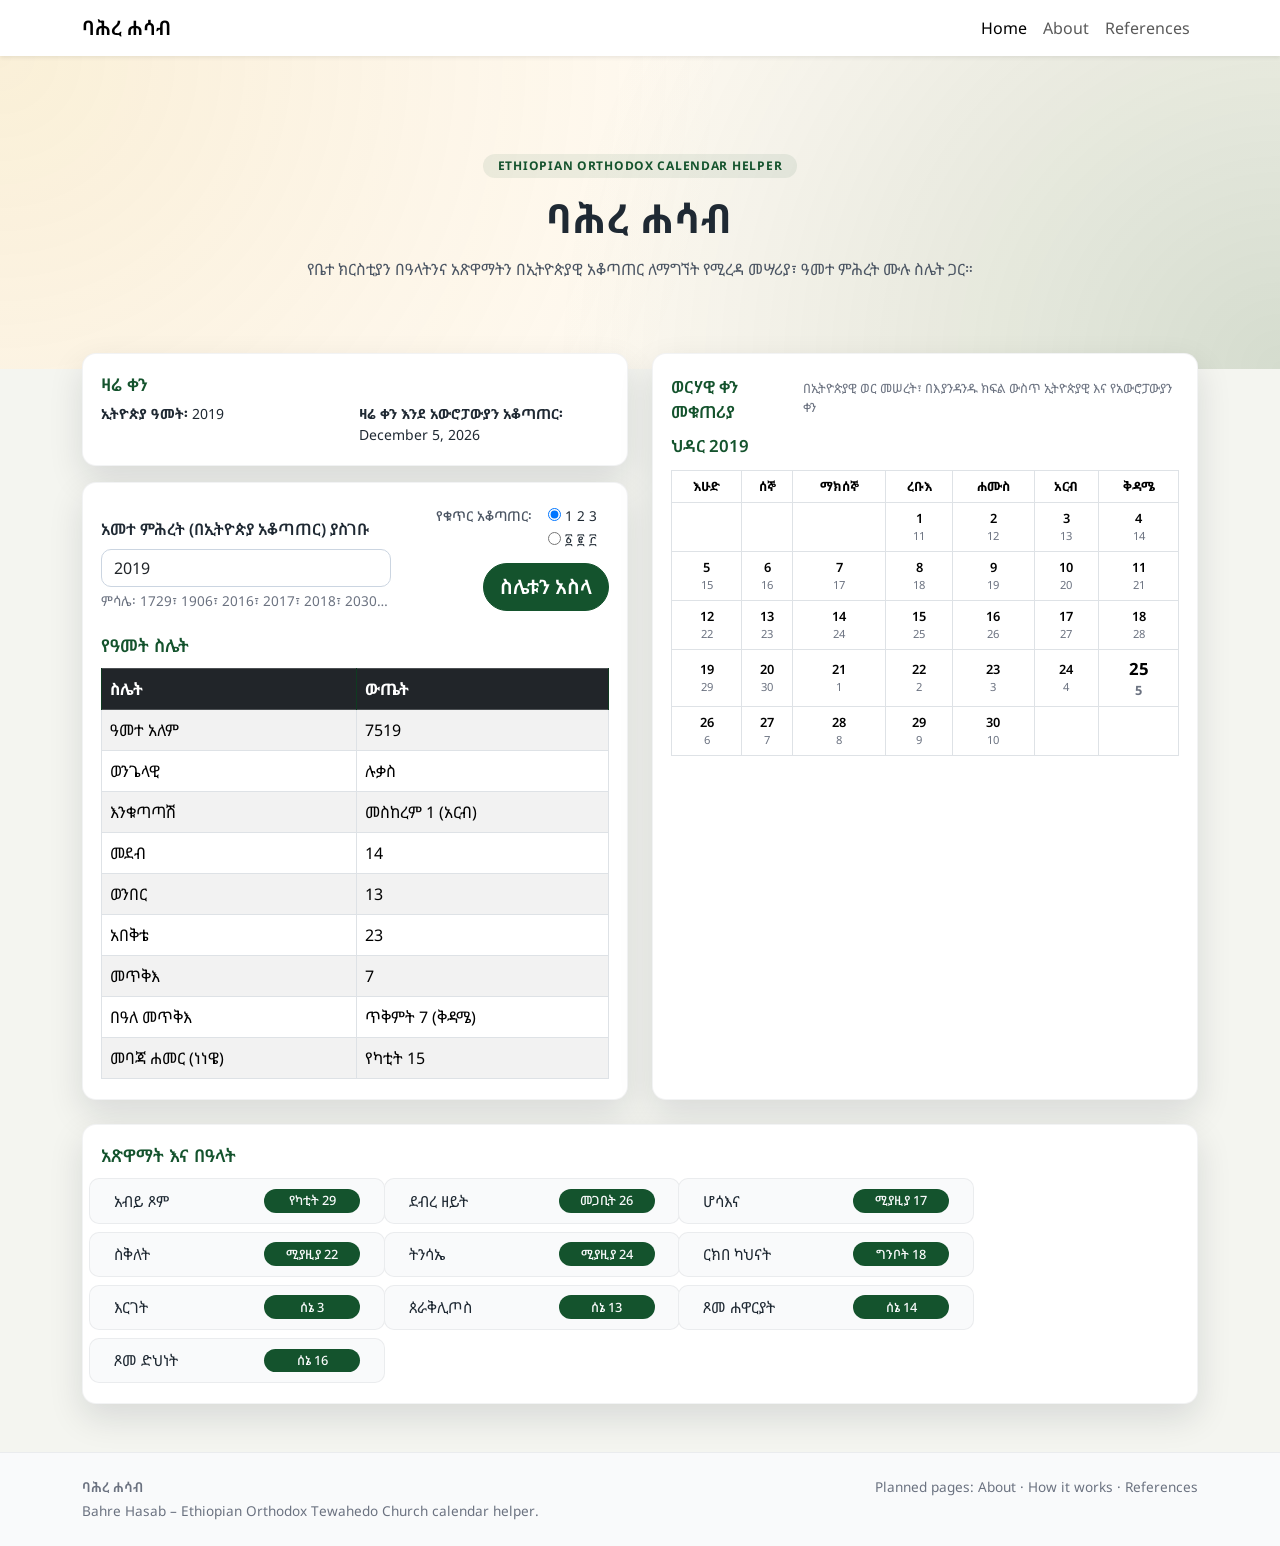
==== commit 178224ee: "Enhanced numbers" ====
--- a/index.html
+++ b/index.html
@@ -35,9 +35,6 @@
                         <a class="nav-link" href="about.html">About</a>
                     </li>
                     <li class="nav-item">
-                        <a class="nav-link" href="#">How it works</a>
-                    </li>
-                    <li class="nav-item">
                         <a class="nav-link" href="references.html">References</a>
                     </li>
                 </ul>
@@ -57,9 +54,9 @@
                     <p class="hero-subtitle mb-4">
                         የቤተ ክርስቲያን በዓላትንና አጽዋማትን በኢትዮጵያዊ አቆጣጠር ለማግኘት የሚረዳ መሣሪያ፣ ዓመተ ምሕረት ሙሉ ስሌት ጋር።
                     </p>
-                    <div class="hero-cta">
+                    <!-- <div class="hero-cta">
                         <a href="#calculator" class="btn btn-primary btn-lg">ጀምር ስሌት አስላ</a>
-                    </div>
+                    </div> -->
                 </div>
             </div>
         </div>
@@ -75,10 +72,10 @@
                         <h3 class="section-title mb-2">ዛሬ ቀን</h3>
                         <div class="row g-2 small">
                             <div class="col-sm-6">
-                                <div><strong>ኢትዮጵያዊ ዓመት፡</strong> <span id="currentEthiopianYearDisplay"></span></div>
+                                <div><strong>ኢትዮጵያ ዓመት፡</strong> <span id="currentEthiopianYearDisplay"></span></div>
                             </div>
                             <div class="col-sm-6">
-                                <div><strong>ዛሬ ቀን እንደ አውሮፓውያን፡</strong> <span id="currentGregorianDateDisplay"></span></div>
+                                <div><strong>ዛሬ ቀን እንደ አውሮፓውያን አቆጣጠር፡</strong> <span id="currentGregorianDateDisplay"></span></div>
                             </div>
                         </div>
                     </div>
--- a/styles.css
+++ b/styles.css
@@ -228,8 +228,11 @@
 }
 
 .fasting-date-pill {
-    display: inline-block;
+    display: inline-flex;
+    align-items: center;
+    justify-content: center;
     padding: 0.15rem 0.7rem;
+    min-width: 6rem; /* make all pills visually same length */
     border-radius: 999px;
     background-color: #14532d;
     color: #f9fafb;
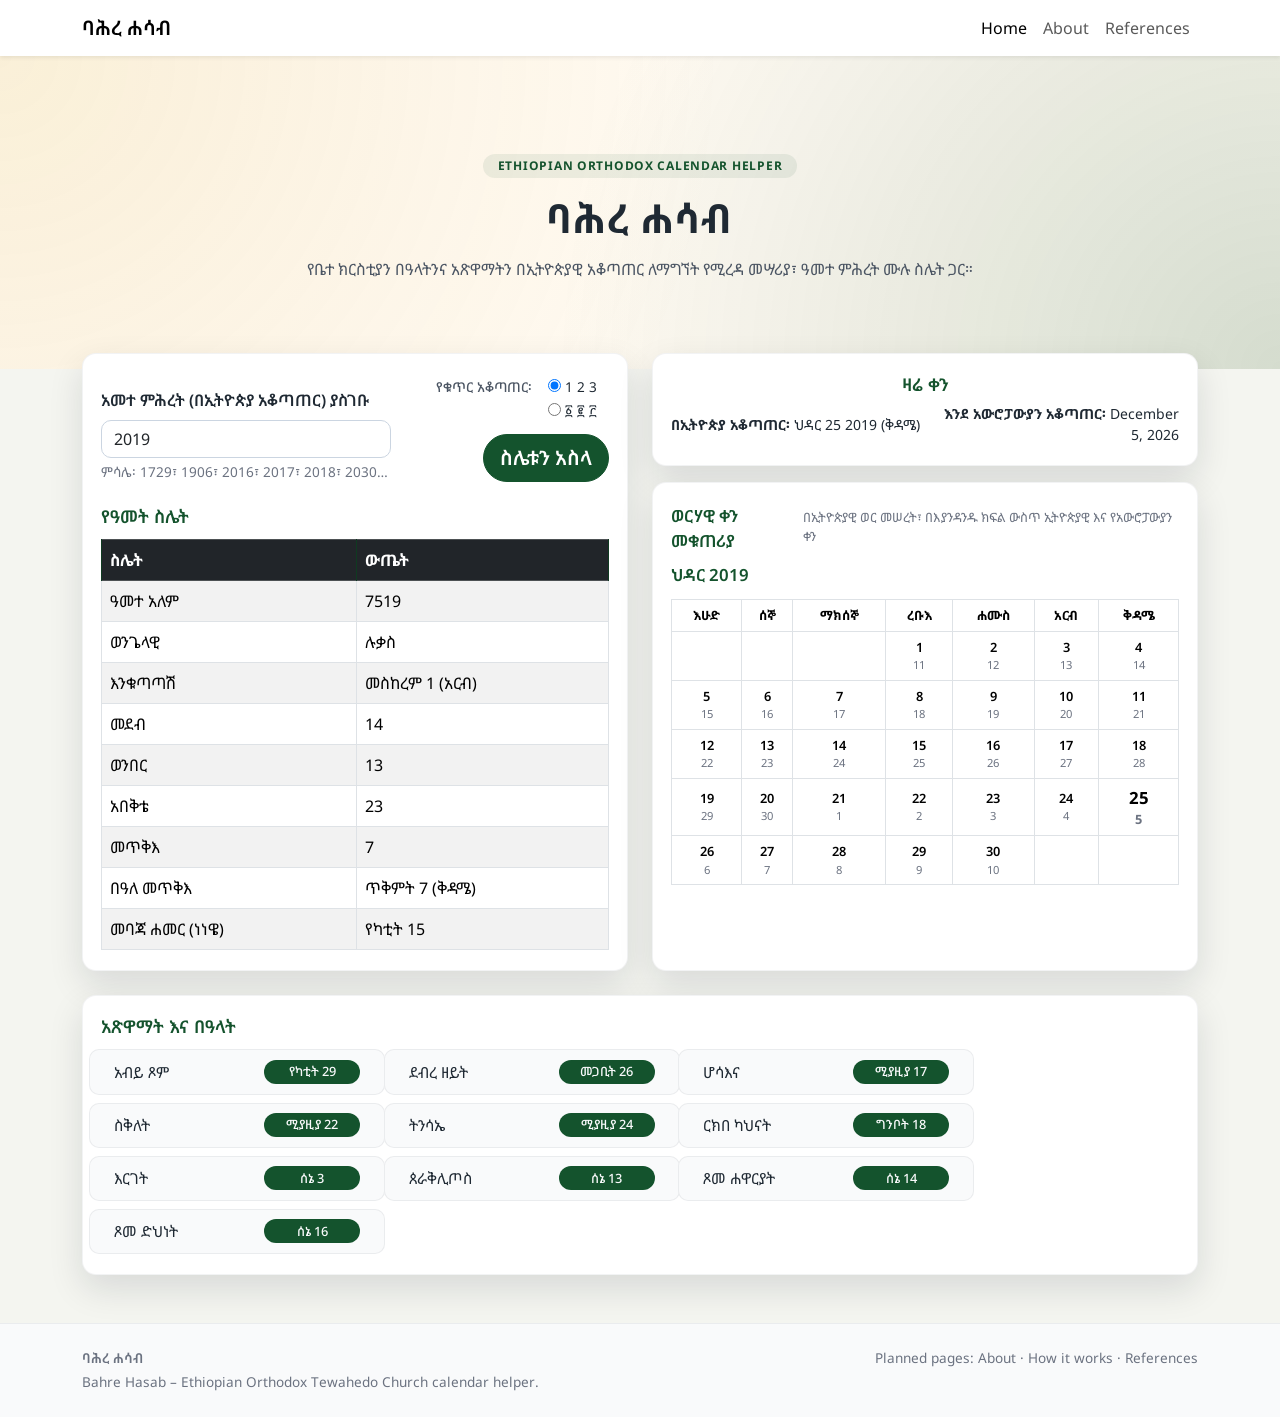
==== commit 894dcdde: "Some improvements regarding the date" ====
--- a/index.html
+++ b/index.html
@@ -66,20 +66,8 @@
     <main class="py-4 main-shell">
         <div class="container">
             <div class="row g-4">
-                <!-- Left column: Today + Calculator -->
+                <!-- Left column: Calculator -->
                 <div class="col-lg-6 d-flex flex-column gap-3" id="calculator">
-                    <div class="section-card">
-                        <h3 class="section-title mb-2">ዛሬ ቀን</h3>
-                        <div class="row g-2 small">
-                            <div class="col-sm-6">
-                                <div><strong>ኢትዮጵያ ዓመት፡</strong> <span id="currentEthiopianYearDisplay"></span></div>
-                            </div>
-                            <div class="col-sm-6">
-                                <div><strong>ዛሬ ቀን እንደ አውሮፓውያን አቆጣጠር፡</strong> <span id="currentGregorianDateDisplay"></span></div>
-                            </div>
-                        </div>
-                    </div>
-
                     <div class="section-card">
                         <div class="row align-items-end g-3">
                             <div class="col-md-7">
@@ -153,8 +141,26 @@
                     </div>
                 </div>
 
-                <!-- Right column: Calendar -->
-                <div class="col-lg-6">
+                <!-- Right column: Today + Calendar -->
+                <div class="col-lg-6 d-flex flex-column gap-3">
+                    <div class="section-card">
+                        <h3 class="section-title mb-2 text-center">ዛሬ ቀን</h3>
+                        <div class="row g-2 small align-items-center">
+                            <div class="col-12 col-md-6">
+                                <div>
+                                    <strong>በኢትዮጵያ  አቆጣጠር፡</strong>
+                                    <span id="currentEthiopianFullDate"></span>
+                                </div>
+                            </div>
+                            <div class="col-12 col-md-6 text-md-end">
+                                <div>
+                                    <strong>እንደ አውሮፓውያን አቆጣጠር፡</strong>
+                                    <span id="currentGregorianDateDisplay"></span>
+                                </div>
+                            </div>
+                        </div>
+                    </div>
+
                     <div class="section-card h-100">
                         <div class="calendar-eth-header">
                             <div class="calendar-eth-title">ወርሃዊ ቀን መቁጠሪያ</div>
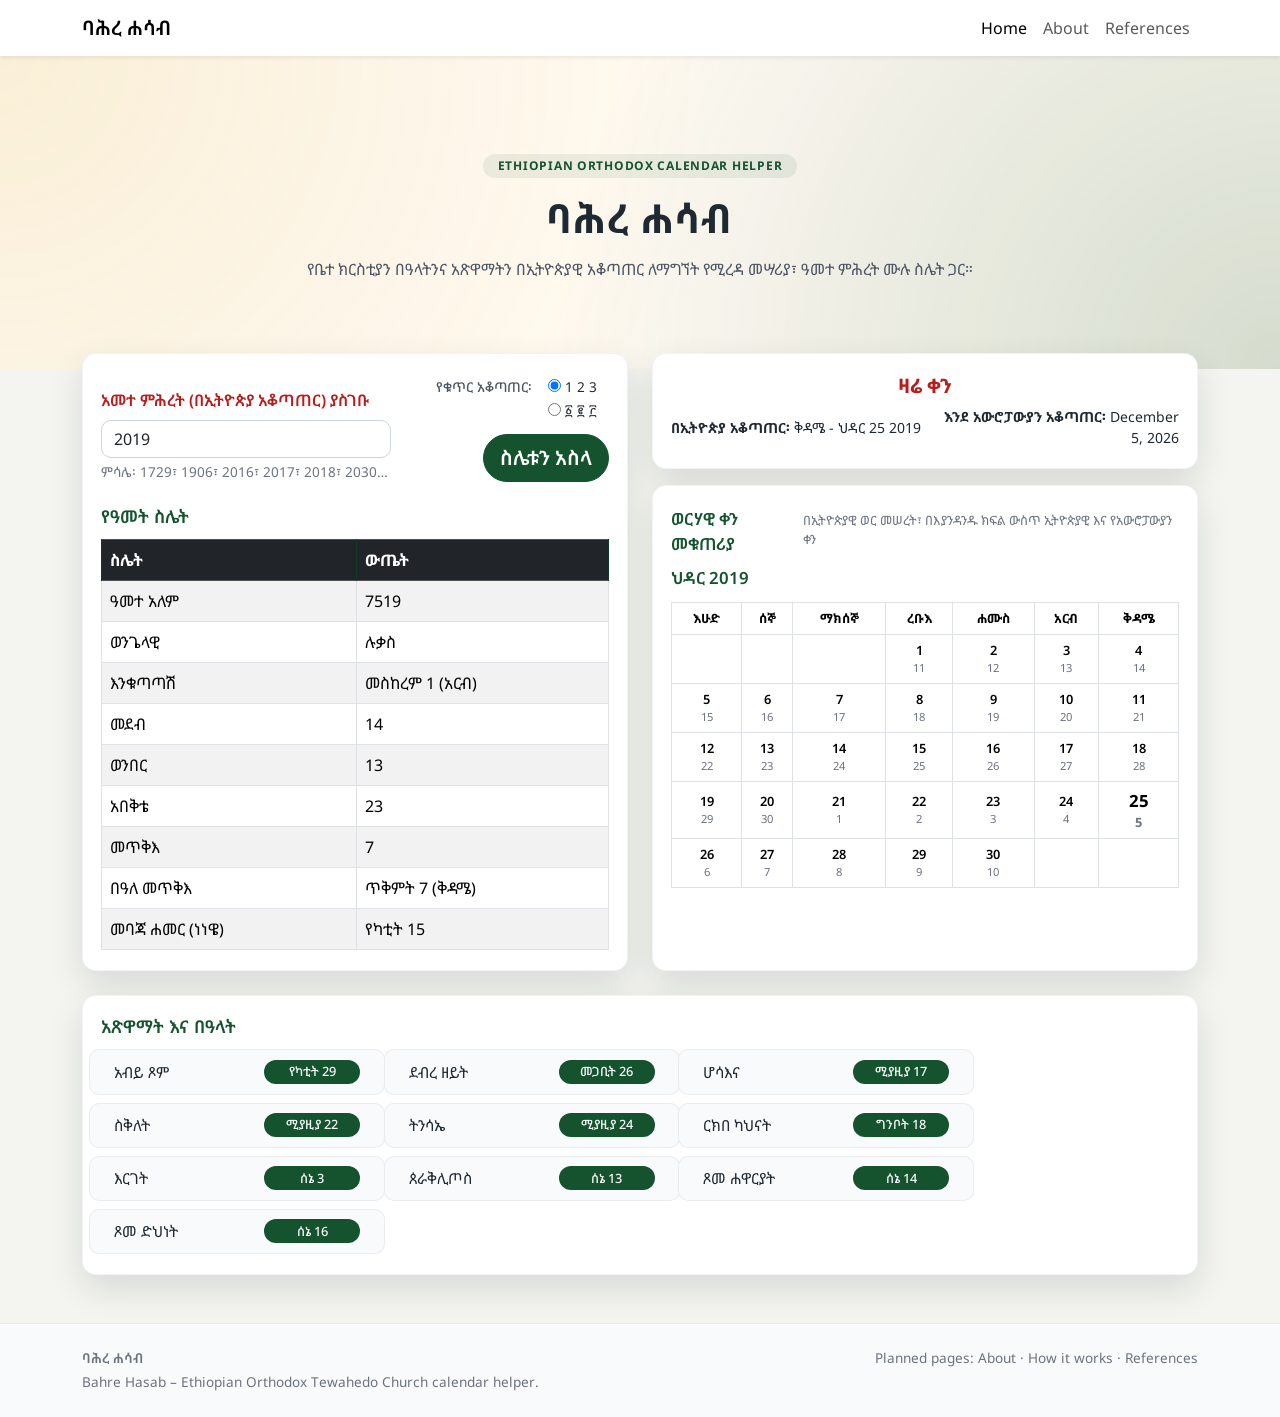
==== commit 8d613758: "Added bolder fonts" ====
--- a/index.html
+++ b/index.html
@@ -71,7 +71,7 @@
                     <div class="section-card">
                         <div class="row align-items-end g-3">
                             <div class="col-md-7">
-                                <label for="ethiopianYear" class="form-label">አመተ ምሕረት (በኢትዮጵያ አቆጣጠር) ያስገቡ</label>
+                                <label for="ethiopianYear" class="form-label highlight-amete">አመተ ምሕረት (በኢትዮጵያ አቆጣጠር) ያስገቡ</label>
                                 <input type="number" id="ethiopianYear" class="form-control mb-1" />
                                 <div class="form-text">ምሳሌ፡ 1729፣ 1906፣ 2016፣ 2017፣ 2018፣ 2030…</div>
                             </div>
@@ -144,7 +144,7 @@
                 <!-- Right column: Today + Calendar -->
                 <div class="col-lg-6 d-flex flex-column gap-3">
                     <div class="section-card">
-                        <h3 class="section-title mb-2 text-center">ዛሬ ቀን</h3>
+                        <h3 class="section-title mb-2 text-center highlight-today">ዛሬ ቀን</h3>
                         <div class="row g-2 small align-items-center">
                             <div class="col-12 col-md-6">
                                 <div>
--- a/styles.css
+++ b/styles.css
@@ -57,6 +57,17 @@
     margin-bottom: 12px;
 }
 
+.highlight-today {
+    font-size: 1.25rem;
+    font-weight: 700;
+    color: #b91c1c;
+}
+
+.highlight-amete {
+    font-weight: 700;
+    color: #b91c1c;
+}
+
 .app-footer {
     background-color: #f9fafb;
     border-top: 1px solid rgba(15, 23, 42, 0.06);
